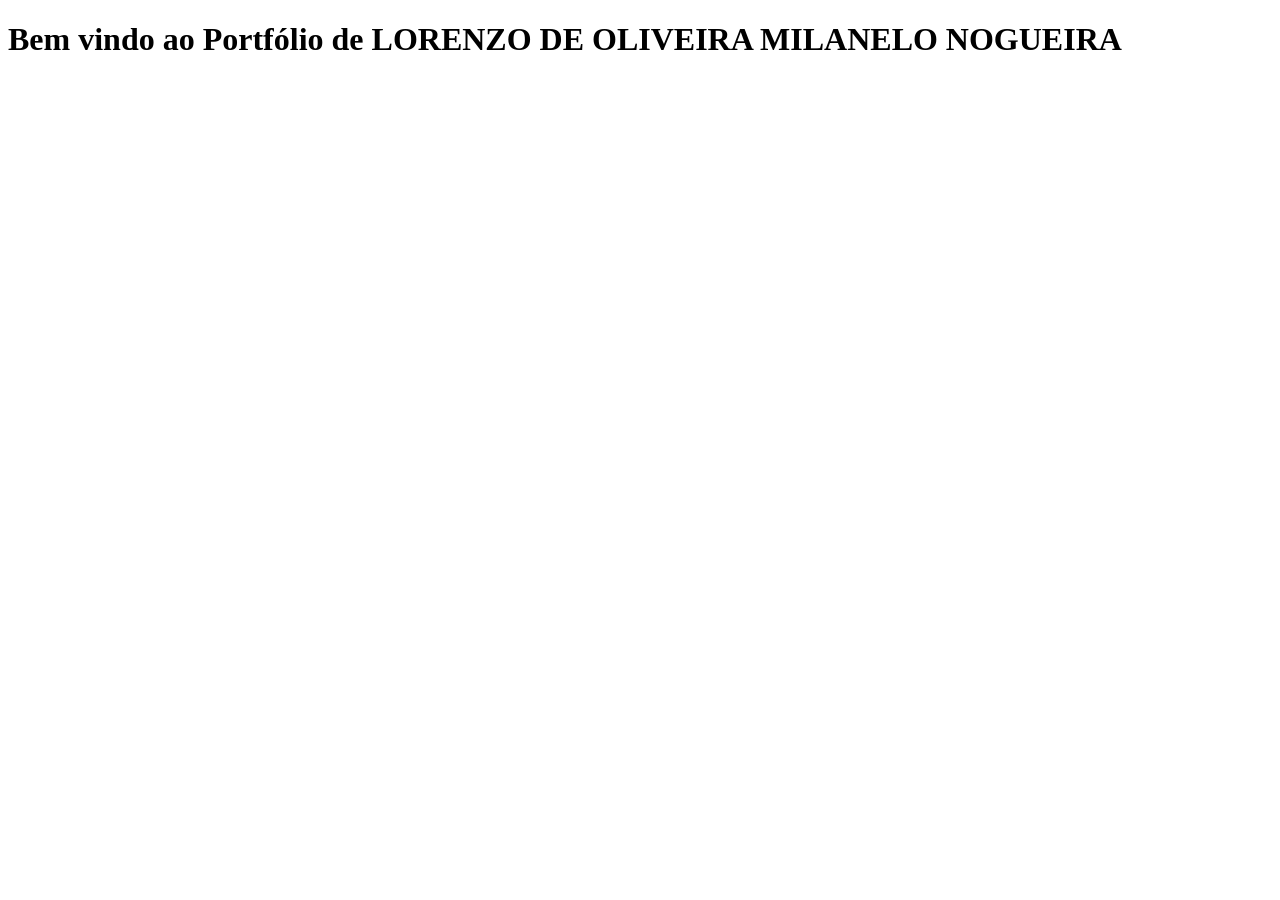
==== docs/index.html @ 9aeab8cd "ajustando conflitos com a fork da fatec" ====
<!DOCTYPE html>
<html lang="pt-br">
<head>
    <meta charset="UTF-8">
    <title>Portfólio - LORENZO DE OLIVEIRA MILANELO NOGUEIRA</title>
</head>
<body>
    <h1>Bem vindo ao Portfólio de LORENZO DE OLIVEIRA MILANELO NOGUEIRA</h1>
</body>
</html>
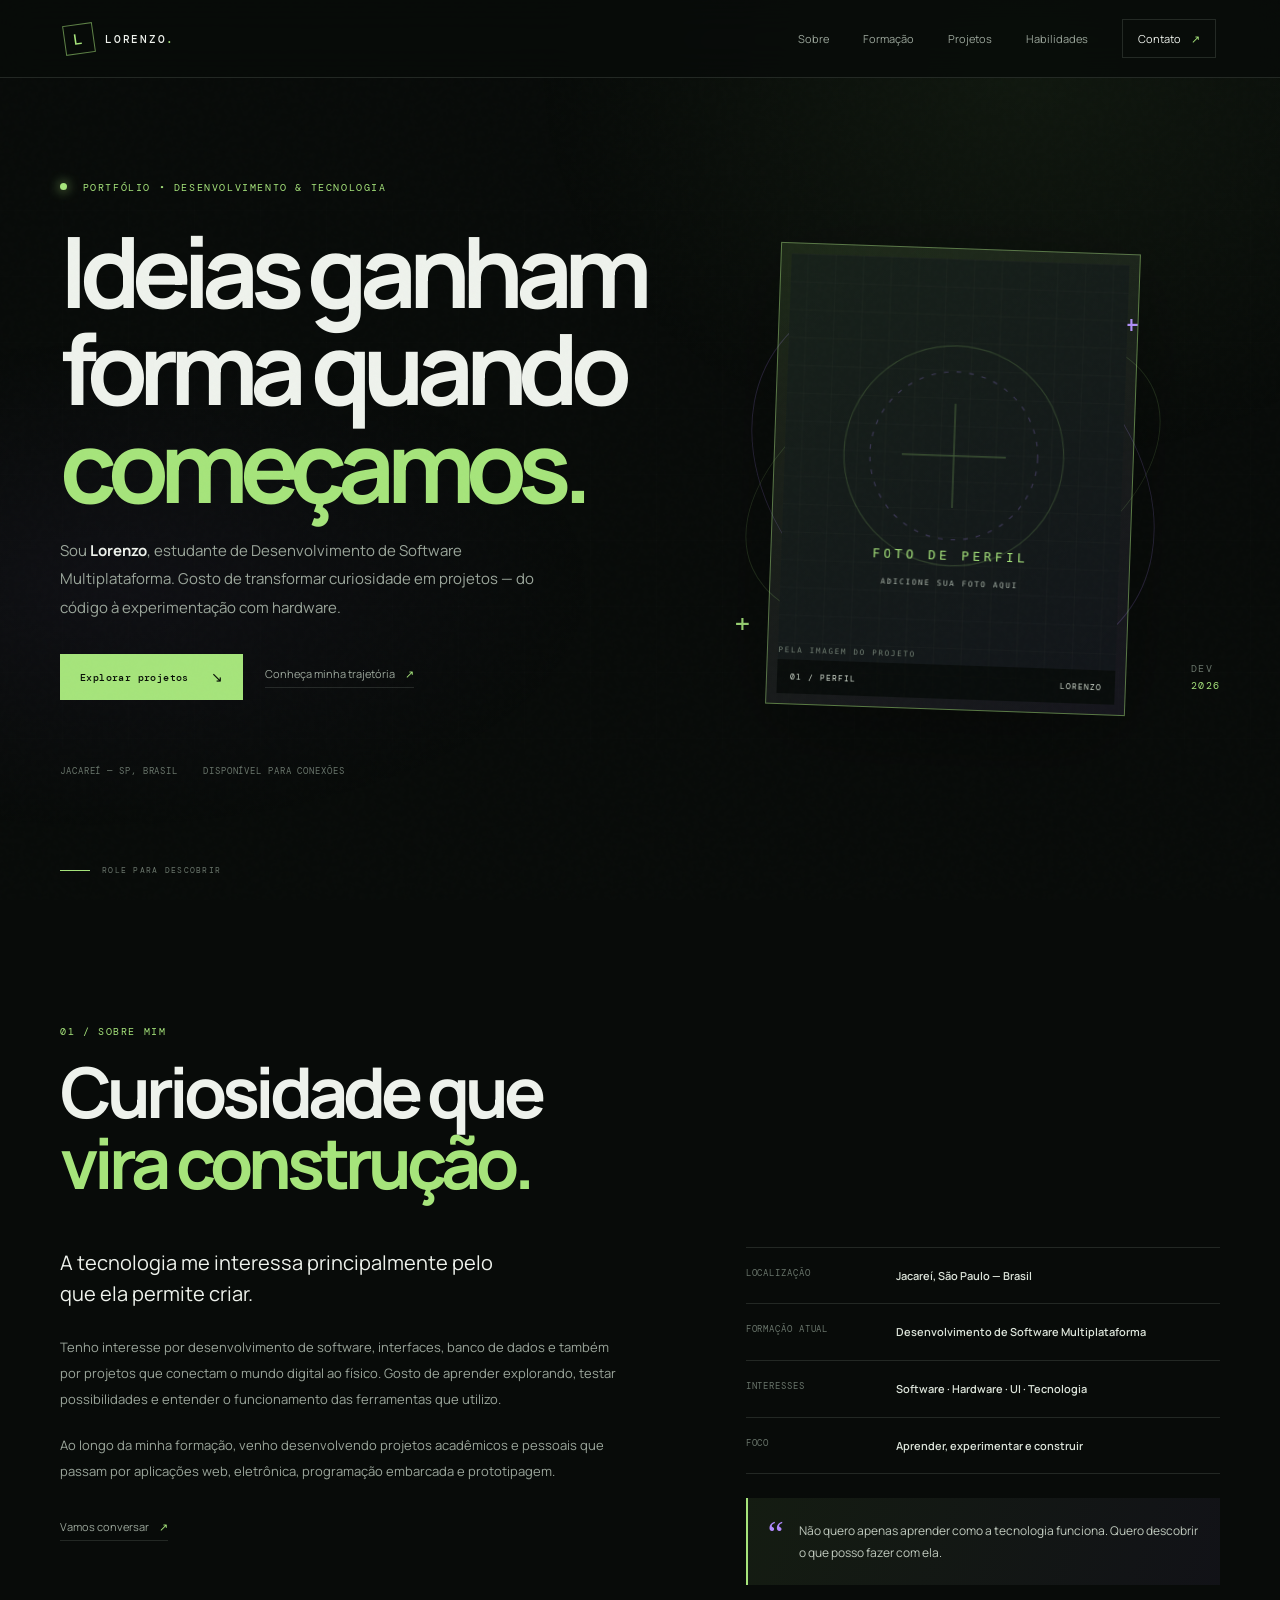
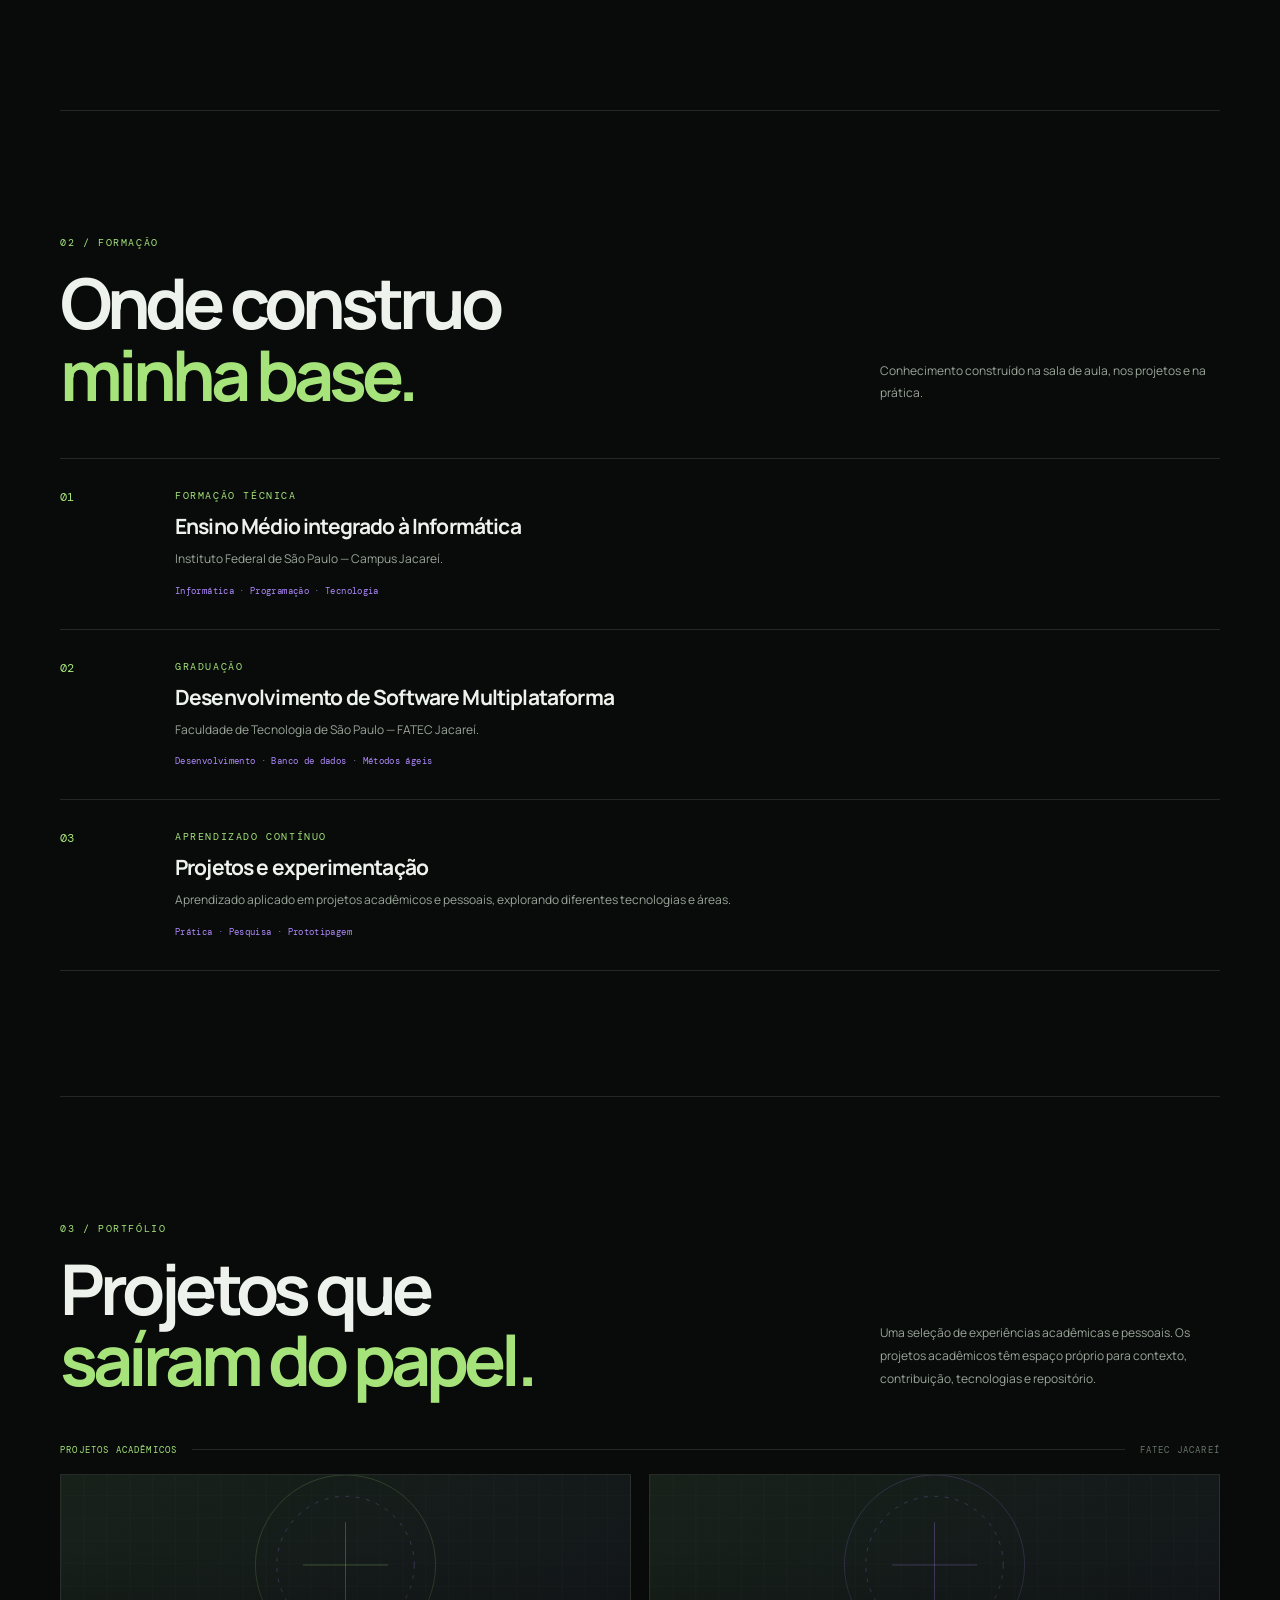
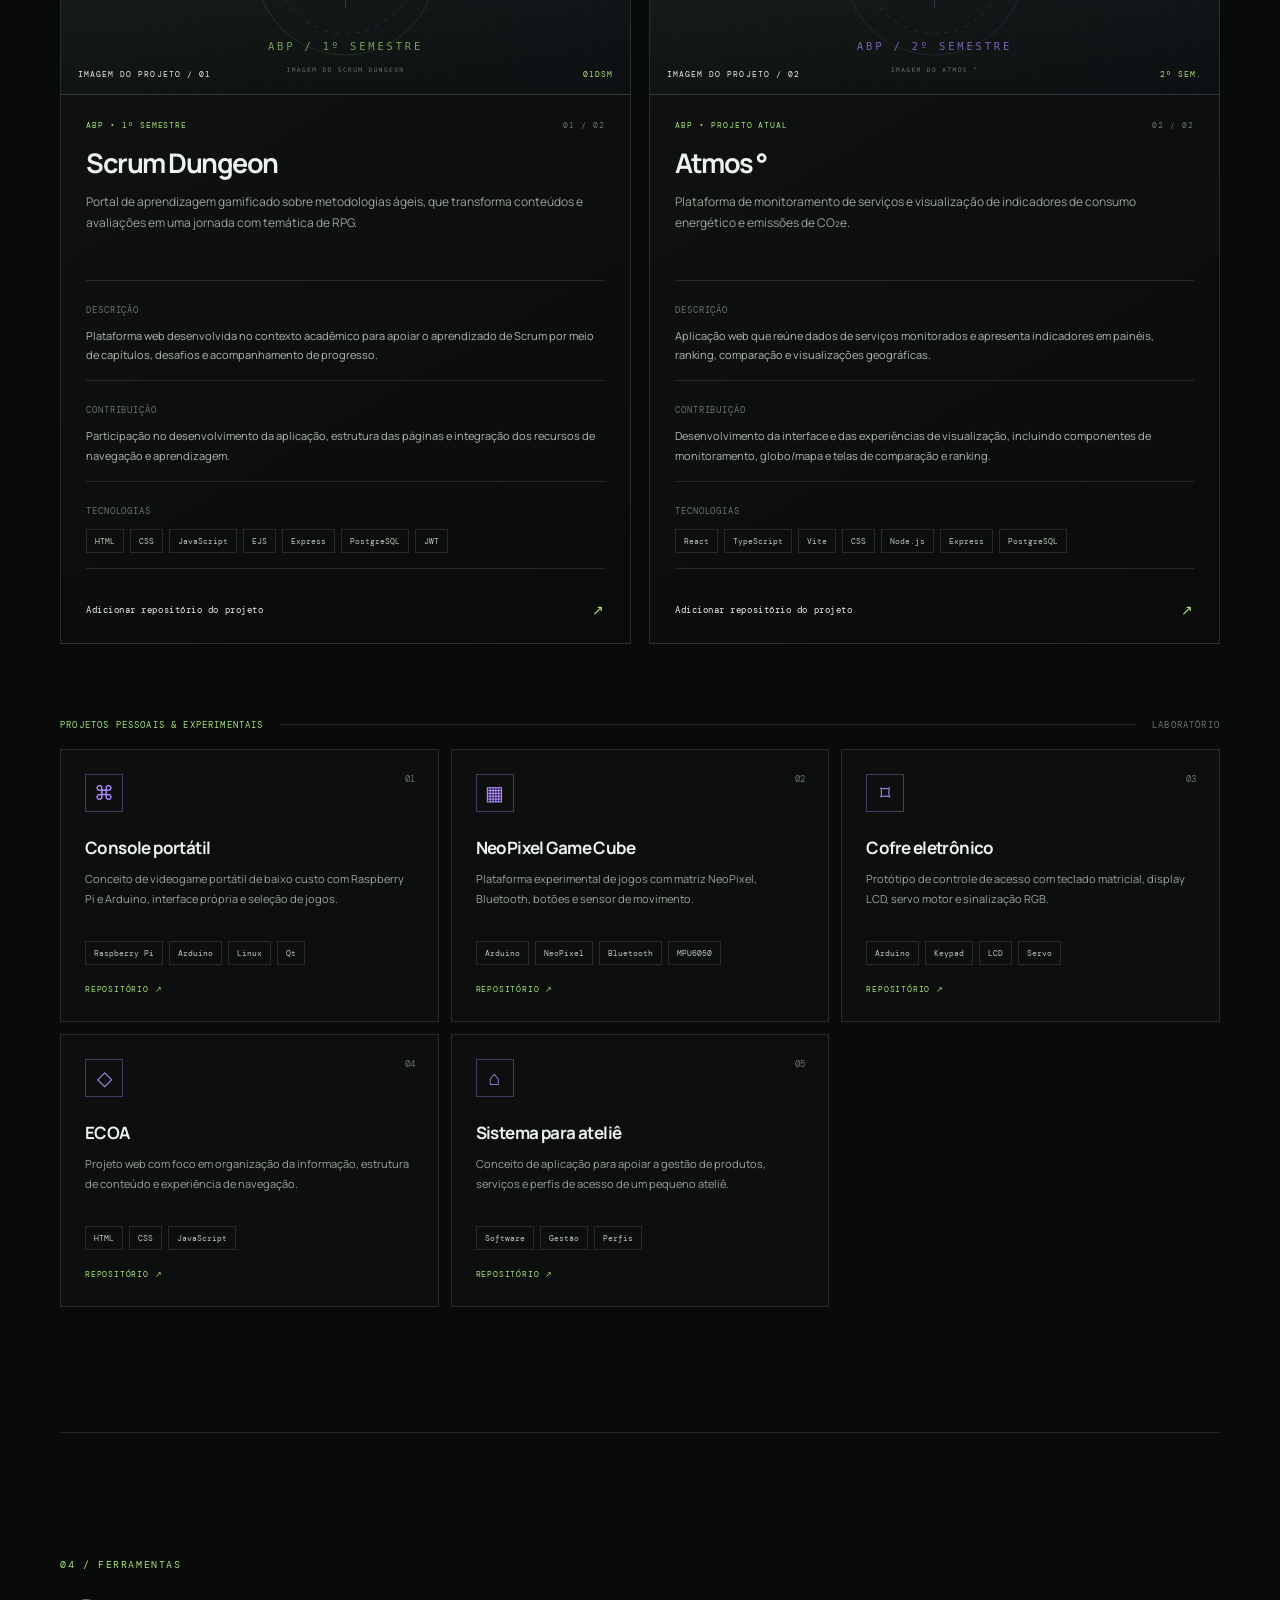
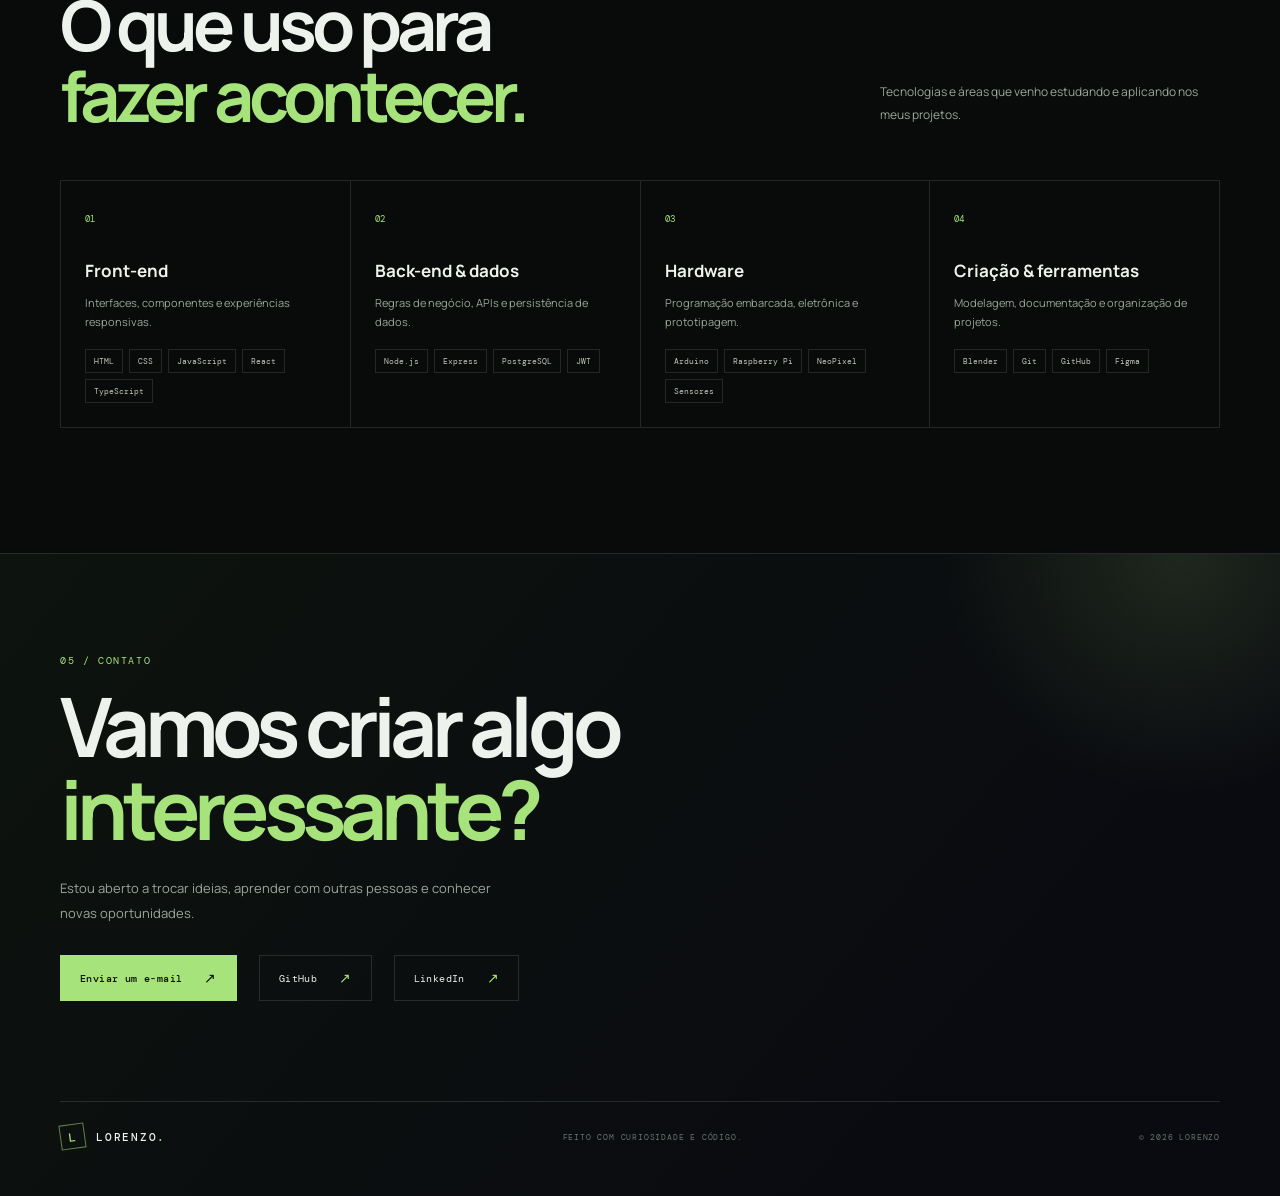
==== commit f9c4c628: "refatora refatoração da pagina, mudança em layout, ideias e muito mais" ====
--- a/docs/index.html
+++ b/docs/index.html
@@ -1,11 +1,187 @@
-
-<!DOCTYPE html>
-<html lang="pt-br">
+<!doctype html>
+<html lang="pt-BR">
 <head>
-    <meta charset="UTF-8">
-    <title>Portfólio - LORENZO DE OLIVEIRA MILANELO NOGUEIRA</title>
+  <meta charset="utf-8">
+  <meta name="viewport" content="width=device-width, initial-scale=1">
+  <meta name="theme-color" content="#080b09">
+  <meta name="description" content="Portfólio de Lorenzo — estudante de Desenvolvimento de Software Multiplataforma, desenvolvedor e criador de projetos de software e hardware.">
+  <meta property="og:title" content="Lorenzo — Desenvolvedor">
+  <meta property="og:description" content="Projetos, experiências e caminhos entre software e hardware.">
+  <meta property="og:type" content="website">
+  <title>Lorenzo — Desenvolvedor</title>
+  <link rel="preconnect" href="https://fonts.googleapis.com">
+  <link rel="preconnect" href="https://fonts.gstatic.com" crossorigin>
+  <link href="https://fonts.googleapis.com/css2?family=DM+Mono:wght@400;500&family=Manrope:wght@400;500;600;700;800&display=swap" rel="stylesheet">
+  <link rel="stylesheet" href="css/style.css">
+  <script src="js/script.js" defer></script>
 </head>
 <body>
-    <h1>Bem vindo ao Portfólio de LORENZO DE OLIVEIRA MILANELO NOGUEIRA</h1>
+  <div class="noise" aria-hidden="true"></div>
+  <header class="site-header">
+    <a class="brand" href="#inicio" aria-label="Lorenzo, início">
+      <span class="brand-mark">L</span><span>LORENZO<span class="brand-dot">.</span></span>
+    </a>
+    <button class="menu-toggle" type="button" aria-expanded="false" aria-controls="main-nav" aria-label="Abrir menu">
+      <span></span><span></span>
+    </button>
+    <nav class="main-nav" id="main-nav" aria-label="Navegação principal">
+      <a href="#sobre">Sobre</a><a href="#formacao">Formação</a><a href="#projetos">Projetos</a><a href="#habilidades">Habilidades</a><a class="nav-contact" href="#contato">Contato <span>↗</span></a>
+    </nav>
+  </header>
+
+  <main>
+    <section class="hero section-shell" id="inicio">
+      <div class="hero-grid" aria-hidden="true"></div>
+      <div class="hero-content">
+        <p class="eyebrow"><span class="status-dot"></span> PORTFÓLIO • DESENVOLVIMENTO & TECNOLOGIA</p>
+        <h1>Ideias ganham<br>forma quando<br><em>começamos.</em></h1>
+        <p class="hero-lead">Sou <strong>Lorenzo</strong>, estudante de Desenvolvimento de Software Multiplataforma. Gosto de transformar curiosidade em projetos — do código à experimentação com hardware.</p>
+        <div class="hero-actions">
+          <a class="button button-primary" href="#projetos">Explorar projetos <span>↘</span></a>
+          <a class="text-link" href="#sobre">Conheça minha trajetória <span>↗</span></a>
+        </div>
+        <div class="hero-meta"><span>JACAREÍ — SP, BRASIL</span><span>DISPONÍVEL PARA CONEXÕES</span></div>
+      </div>
+      <div class="hero-visual">
+        <div class="portrait-frame">
+          <!-- FOTO DE PERFIL: substitua perfil-placeholder.svg pelo caminho da sua foto -->
+          <img src="assets/images/foto-perfil-placeholder.svg" alt="Espaço reservado para foto de Lorenzo" class="portrait-image">
+          <div class="portrait-caption"><span>01 / PERFIL</span><span>LORENZO</span></div>
+        </div>
+        <div class="orbit orbit-one"></div><div class="orbit orbit-two"></div>
+        <div class="visual-index">DEV<br><b>2026</b></div>
+        <span class="visual-cross cross-a">+</span><span class="visual-cross cross-b">+</span>
+      </div>
+      <a class="scroll-cue" href="#sobre"><span></span> ROLE PARA DESCOBRIR</a>
+    </section>
+
+    <section class="section section-about" id="sobre">
+      <div class="section-heading">
+        <p class="eyebrow">01 / SOBRE MIM</p>
+        <h2>Curiosidade que<br><em>vira construção.</em></h2>
+      </div>
+      <div class="about-layout">
+        <div class="about-copy">
+          <p class="lead-copy">A tecnologia me interessa principalmente pelo que ela permite criar.</p>
+          <p>Tenho interesse por desenvolvimento de software, interfaces, banco de dados e também por projetos que conectam o mundo digital ao físico. Gosto de aprender explorando, testar possibilidades e entender o funcionamento das ferramentas que utilizo.</p>
+          <p>Ao longo da minha formação, venho desenvolvendo projetos acadêmicos e pessoais que passam por aplicações web, eletrônica, programação embarcada e prototipagem.</p>
+          <a class="inline-link" href="#contato">Vamos conversar <span>↗</span></a>
+        </div>
+        <aside class="about-details">
+          <div class="detail-row"><span>LOCALIZAÇÃO</span><strong>Jacareí, São Paulo — Brasil</strong></div>
+          <div class="detail-row"><span>FORMAÇÃO ATUAL</span><strong>Desenvolvimento de Software Multiplataforma</strong></div>
+          <div class="detail-row"><span>INTERESSES</span><strong>Software · Hardware · UI · Tecnologia</strong></div>
+          <div class="detail-row"><span>FOCO</span><strong>Aprender, experimentar e construir</strong></div>
+          <div class="about-note"><span>“</span><p>Não quero apenas aprender como a tecnologia funciona. Quero descobrir o que posso fazer com ela.</p></div>
+        </aside>
+      </div>
+    </section>
+
+    <section class="section section-formation" id="formacao">
+      <div class="section-heading section-heading-row">
+        <div><p class="eyebrow">02 / FORMAÇÃO</p><h2>Onde construo<br><em>minha base.</em></h2></div>
+        <p class="section-intro">Conhecimento construído na sala de aula, nos projetos e na prática.</p>
+      </div>
+      <div class="timeline">
+        <article class="timeline-item">
+          <span class="timeline-number">01</span><div><p class="micro-label">FORMAÇÃO TÉCNICA</p><h3>Ensino Médio integrado à Informática</h3><p>Instituto Federal de São Paulo — Campus Jacareí.</p><span class="timeline-tag">Informática · Programação · Tecnologia</span></div>
+        </article>
+        <article class="timeline-item">
+          <span class="timeline-number">02</span><div><p class="micro-label">GRADUAÇÃO</p><h3>Desenvolvimento de Software Multiplataforma</h3><p>Faculdade de Tecnologia de São Paulo — FATEC Jacareí.</p><span class="timeline-tag">Desenvolvimento · Banco de dados · Métodos ágeis</span></div>
+        </article>
+        <article class="timeline-item">
+          <span class="timeline-number">03</span><div><p class="micro-label">APRENDIZADO CONTÍNUO</p><h3>Projetos e experimentação</h3><p>Aprendizado aplicado em projetos acadêmicos e pessoais, explorando diferentes tecnologias e áreas.</p><span class="timeline-tag">Prática · Pesquisa · Prototipagem</span></div>
+        </article>
+      </div>
+    </section>
+
+    <section class="section section-projects" id="projetos">
+      <div class="section-heading section-heading-row">
+        <div><p class="eyebrow">03 / PORTFÓLIO</p><h2>Projetos que<br><em>saíram do papel.</em></h2></div>
+        <p class="section-intro">Uma seleção de experiências acadêmicas e pessoais. Os projetos acadêmicos têm espaço próprio para contexto, contribuição, tecnologias e repositório.</p>
+      </div>
+
+      <div class="project-group-label"><span>PROJETOS ACADÊMICOS</span><i></i><span>FATEC JACAREÍ</span></div>
+      <div class="academic-grid">
+        <article class="academic-card">
+          <div class="project-image image-1">
+            <!-- IMAGEM DO PROJETO 1DSM: coloque o arquivo em assets/images e atualize o src -->
+            <img src="assets/images/projeto-1dsm-placeholder.svg" alt="Espaço reservado para imagem do projeto acadêmico 1DSM">
+            <span class="image-label">IMAGEM DO PROJETO / 01</span>
+            <span class="project-year">01DSM</span>
+          </div>
+          <div class="academic-content">
+            <div class="card-topline"><span>ABP • 1º SEMESTRE</span><span>01 / 02</span></div>
+            <h3>Scrum Dungeon</h3>
+            <p class="project-summary">Portal de aprendizagem gamificado sobre metodologias ágeis, que transforma conteúdos e avaliações em uma jornada com temática de RPG.</p>
+            <div class="project-info">
+              <div><span>DESCRIÇÃO</span><p>Plataforma web desenvolvida no contexto acadêmico para apoiar o aprendizado de Scrum por meio de capítulos, desafios e acompanhamento de progresso.</p></div>
+              <div><span>CONTRIBUIÇÃO</span><p>Participação no desenvolvimento da aplicação, estrutura das páginas e integração dos recursos de navegação e aprendizagem.</p></div>
+              <div><span>TECNOLOGIAS</span><div class="tag-list"><i>HTML</i><i>CSS</i><i>JavaScript</i><i>EJS</i><i>Express</i><i>PostgreSQL</i><i>JWT</i></div></div>
+            </div>
+            <a class="project-link" href="https://github.com/SEU_USUARIO/SCRUM-DUNGEON" target="_blank" rel="noopener noreferrer">Adicionar repositório do projeto <span>↗</span></a>
+          </div>
+        </article>
+
+        <article class="academic-card academic-card-current">
+          <div class="project-image image-2">
+            <!-- IMAGEM DO PROJETO 2DSM: coloque o arquivo em assets/images e atualize o src -->
+            <img src="assets/images/projeto-2dsm-placeholder.svg" alt="Espaço reservado para imagem do projeto acadêmico do segundo semestre">
+            <span class="image-label">IMAGEM DO PROJETO / 02</span>
+            <span class="project-year">2º SEM.</span>
+          </div>
+          <div class="academic-content">
+            <div class="card-topline"><span>ABP • PROJETO ATUAL</span><span>02 / 02</span></div>
+            <h3>Atmos °</h3>
+            <p class="project-summary">Plataforma de monitoramento de serviços e visualização de indicadores de consumo energético e emissões de CO₂e.</p>
+            <div class="project-info">
+              <div><span>DESCRIÇÃO</span><p>Aplicação web que reúne dados de serviços monitorados e apresenta indicadores em painéis, ranking, comparação e visualizações geográficas.</p></div>
+              <div><span>CONTRIBUIÇÃO</span><p>Desenvolvimento da interface e das experiências de visualização, incluindo componentes de monitoramento, globo/mapa e telas de comparação e ranking.</p></div>
+              <div><span>TECNOLOGIAS</span><div class="tag-list"><i>React</i><i>TypeScript</i><i>Vite</i><i>CSS</i><i>Node.js</i><i>Express</i><i>PostgreSQL</i></div></div>
+            </div>
+            <a class="project-link" href="https://github.com/SEU_USUARIO/ATMOS" target="_blank" rel="noopener noreferrer">Adicionar repositório do projeto <span>↗</span></a>
+          </div>
+        </article>
+      </div>
+
+      <div class="project-group-label personal-label"><span>PROJETOS PESSOAIS & EXPERIMENTAIS</span><i></i><span>LABORATÓRIO</span></div>
+      <div class="personal-grid">
+        <article class="personal-card"><span class="personal-number">01</span><div class="personal-symbol">⌘</div><h3>Console portátil</h3><p>Conceito de videogame portátil de baixo custo com Raspberry Pi e Arduino, interface própria e seleção de jogos.</p><div class="tag-list"><i>Raspberry Pi</i><i>Arduino</i><i>Linux</i><i>Qt</i></div><a href="https://github.com/SEU_USUARIO/CONSOLE-PORTATIL" target="_blank" rel="noopener noreferrer" aria-label="Adicionar repositório do Console portátil">REPOSITÓRIO ↗</a></article>
+        <article class="personal-card"><span class="personal-number">02</span><div class="personal-symbol">▦</div><h3>NeoPixel Game Cube</h3><p>Plataforma experimental de jogos com matriz NeoPixel, Bluetooth, botões e sensor de movimento.</p><div class="tag-list"><i>Arduino</i><i>NeoPixel</i><i>Bluetooth</i><i>MPU6050</i></div><a href="https://github.com/SEU_USUARIO/NEOPIXEL-GAME-CUBE" target="_blank" rel="noopener noreferrer" aria-label="Adicionar repositório do NeoPixel Game Cube">REPOSITÓRIO ↗</a></article>
+        <article class="personal-card"><span class="personal-number">03</span><div class="personal-symbol">⌑</div><h3>Cofre eletrônico</h3><p>Protótipo de controle de acesso com teclado matricial, display LCD, servo motor e sinalização RGB.</p><div class="tag-list"><i>Arduino</i><i>Keypad</i><i>LCD</i><i>Servo</i></div><a href="https://github.com/SEU_USUARIO/COFRE-ELETRONICO" target="_blank" rel="noopener noreferrer" aria-label="Adicionar repositório do Cofre eletrônico">REPOSITÓRIO ↗</a></article>
+        <article class="personal-card"><span class="personal-number">04</span><div class="personal-symbol">◇</div><h3>ECOA</h3><p>Projeto web com foco em organização da informação, estrutura de conteúdo e experiência de navegação.</p><div class="tag-list"><i>HTML</i><i>CSS</i><i>JavaScript</i></div><a href="https://github.com/SEU_USUARIO/ECOA" target="_blank" rel="noopener noreferrer" aria-label="Adicionar repositório do ECOA">REPOSITÓRIO ↗</a></article>
+        <article class="personal-card"><span class="personal-number">05</span><div class="personal-symbol">⌂</div><h3>Sistema para ateliê</h3><p>Conceito de aplicação para apoiar a gestão de produtos, serviços e perfis de acesso de um pequeno ateliê.</p><div class="tag-list"><i>Software</i><i>Gestão</i><i>Perfis</i></div><a href="https://github.com/SEU_USUARIO/SISTEMA-ATELIE" target="_blank" rel="noopener noreferrer" aria-label="Adicionar repositório do Sistema para ateliê">REPOSITÓRIO ↗</a></article>
+      </div>
+    </section>
+
+    <section class="section section-skills" id="habilidades">
+      <div class="section-heading section-heading-row">
+        <div><p class="eyebrow">04 / FERRAMENTAS</p><h2>O que uso para<br><em>fazer acontecer.</em></h2></div>
+        <p class="section-intro">Tecnologias e áreas que venho estudando e aplicando nos meus projetos.</p>
+      </div>
+      <div class="skills-grid">
+        <article><span>01</span><h3>Front-end</h3><p>Interfaces, componentes e experiências responsivas.</p><div class="tag-list"><i>HTML</i><i>CSS</i><i>JavaScript</i><i>React</i><i>TypeScript</i></div></article>
+        <article><span>02</span><h3>Back-end & dados</h3><p>Regras de negócio, APIs e persistência de dados.</p><div class="tag-list"><i>Node.js</i><i>Express</i><i>PostgreSQL</i><i>JWT</i></div></article>
+        <article><span>03</span><h3>Hardware</h3><p>Programação embarcada, eletrônica e prototipagem.</p><div class="tag-list"><i>Arduino</i><i>Raspberry Pi</i><i>NeoPixel</i><i>Sensores</i></div></article>
+        <article><span>04</span><h3>Criação & ferramentas</h3><p>Modelagem, documentação e organização de projetos.</p><div class="tag-list"><i>Blender</i><i>Git</i><i>GitHub</i><i>Figma</i></div></article>
+      </div>
+    </section>
+
+    <section class="contact-section" id="contato">
+      <div class="contact-glow"></div>
+      <div class="contact-inner">
+        <p class="eyebrow">05 / CONTATO</p>
+        <h2>Vamos criar algo<br><em>interessante?</em></h2>
+        <p>Estou aberto a trocar ideias, aprender com outras pessoas e conhecer novas oportunidades.</p>
+        <div class="contact-actions">
+          <!-- SUBSTITUA os links abaixo pelos seus perfis reais -->
+          <a class="button button-primary" href="mailto:SEU_EMAIL_AQUI">Enviar um e-mail <span>↗</span></a>
+          <a class="button button-outline" href="https://github.com/SEU_USUARIO" target="_blank" rel="noopener noreferrer">GitHub <span>↗</span></a>
+          <a class="button button-outline" href="https://www.linkedin.com/in/SEU_USUARIO/" target="_blank" rel="noopener noreferrer">LinkedIn <span>↗</span></a>
+        </div>
+      </div>
+      <footer class="site-footer"><a class="brand" href="#inicio"><span class="brand-mark">L</span><span>LORENZO<span class="brand-dot">.</span></span></a><span>FEITO COM CURIOSIDADE E CÓDIGO.</span><span>© <span id="current-year">2026</span> LORENZO</span></footer>
+    </section>
+  </main>
 </body>
 </html>
--- a/docs/css/style.css
+++ b/docs/css/style.css
@@ -0,0 +1,183 @@
+/* =========================================================
+   LORENZO — PORTFÓLIO
+   Visual: grafite, verde e detalhes violetas
+========================================================= */
+:root {
+  color-scheme: dark;
+  --bg: #080b09;
+  --surface: #101511;
+  --surface-2: #151c16;
+  --text: #eef2ec;
+  --muted: #9ba69b;
+  --subtle: #69756b;
+  --line: rgba(222, 238, 222, .13);
+  --green: #a6e47b;
+  --green-strong: #83c95b;
+  --purple: #b18aff;
+  --mono: "DM Mono", monospace;
+  --sans: "Manrope", sans-serif;
+  --content: 1160px;
+  --ease: cubic-bezier(.2,.75,.25,1);
+}
+* { box-sizing: border-box; }
+html { scroll-behavior: smooth; scroll-padding-top: 92px; }
+body { margin: 0; background: var(--bg); color: var(--text); font-family: var(--sans); -webkit-font-smoothing: antialiased; }
+body::before { content:""; position:fixed; inset:0; pointer-events:none; z-index:-1; background:radial-gradient(ellipse at 80% 8%,rgba(119,177,91,.08),transparent 34%),radial-gradient(ellipse at 8% 65%,rgba(145,103,211,.06),transparent 30%); }
+a { color:inherit; text-decoration:none; }
+button { font:inherit; }
+::selection { background:var(--green); color:#071007; }
+.noise { position:fixed; inset:0; z-index:20; pointer-events:none; opacity:.025; background-image:url("data:image/svg+xml,%3Csvg viewBox='0 0 180 180' xmlns='http://www.w3.org/2000/svg'%3E%3Cfilter id='n'%3E%3CfeTurbulence type='fractalNoise' baseFrequency='.9' numOctaves='3' stitchTiles='stitch'/%3E%3C/filter%3E%3Crect width='100%25' height='100%25' filter='url(%23n)' opacity='.6'/%3E%3C/svg%3E"); }
+.site-header { height:78px; position:sticky; top:0; z-index:30; display:flex; align-items:center; justify-content:space-between; padding:0 max(5vw,24px); background:rgba(8,11,9,.82); border-bottom:1px solid var(--line); backdrop-filter:blur(18px); }
+.brand { display:inline-flex; align-items:center; gap:11px; font:500 11px var(--mono); letter-spacing:.16em; }
+.brand-mark { width:30px; height:30px; display:grid; place-items:center; border:1px solid rgba(166,228,123,.55); color:var(--green); font:500 15px var(--mono); transform:rotate(-8deg); }
+.brand-dot { color:var(--green); }
+.main-nav { display:flex; align-items:center; gap:34px; }
+.main-nav a { color:var(--muted); font-size:11px; transition:color .25s; }
+.main-nav a:hover,.main-nav a:focus-visible { color:var(--green); }
+.main-nav .nav-contact { color:var(--text); border:1px solid var(--line); padding:11px 15px; }
+.nav-contact span { color:var(--green); margin-left:8px; }
+.menu-toggle { display:none; }
+.section-shell,.section,.contact-inner,.site-footer { width:min(var(--content), calc(100% - 64px)); margin-inline:auto; }
+.hero { min-height:calc(100svh - 78px); position:relative; display:grid; grid-template-columns:1.08fr .92fr; align-items:center; padding-top:70px; padding-bottom:90px; }
+.hero-grid { position:absolute; inset:0 -5vw; pointer-events:none; opacity:.28; background-image:linear-gradient(rgba(255,255,255,.035) 1px,transparent 1px),linear-gradient(90deg,rgba(255,255,255,.035) 1px,transparent 1px); background-size:66px 66px; mask-image:linear-gradient(to bottom,transparent,black 18%,black 78%,transparent); }
+.hero-content { position:relative; z-index:2; padding:30px 0; }
+.eyebrow,.micro-label { margin:0; color:var(--green); font:10px var(--mono); letter-spacing:.16em; text-transform:uppercase; }
+.status-dot { display:inline-block; width:7px; height:7px; margin:0 8px 1px 0; border-radius:50%; background:var(--green); box-shadow:0 0 12px var(--green); }
+.hero h1 { margin:28px 0 22px; font-size:clamp(58px,7.7vw,104px); line-height:.99; letter-spacing:-.085em; font-weight:700; }
+h1 em,h2 em { color:var(--green); font-style:normal; }
+.hero-lead { max-width:510px; color:var(--muted); font-size:15px; line-height:1.9; }
+.hero-lead strong { color:var(--text); font-weight:700; }
+.hero-actions,.contact-actions { display:flex; align-items:center; flex-wrap:wrap; gap:22px; margin-top:32px; }
+.button { min-height:46px; display:inline-flex; align-items:center; justify-content:center; gap:22px; padding:0 19px; border:1px solid var(--line); font:10px var(--mono); letter-spacing:.04em; transition:transform .25s var(--ease),border-color .25s,background .25s; }
+.button:hover { transform:translateY(-3px); border-color:var(--green); }
+.button span { color:var(--green); font-size:14px; }
+.button-primary { color:#081007; background:var(--green); border-color:var(--green); font-weight:500; }
+.button-primary span { color:#081007; }
+.button-primary:hover { background:#b9f397; }
+.button-outline { color:var(--text); }
+.text-link,.inline-link { color:var(--muted); font-size:11px; border-bottom:1px solid var(--line); padding-bottom:6px; transition:color .2s,border-color .2s; }
+.text-link span,.inline-link span { color:var(--green); margin-left:8px; }
+.text-link:hover,.inline-link:hover { color:var(--green); border-color:var(--green); }
+.hero-meta { display:flex; flex-wrap:wrap; gap:25px; margin-top:65px; color:var(--subtle); font:9px var(--mono); letter-spacing:.1em; }
+.hero-visual { position:relative; min-height:510px; display:grid; place-items:center; }
+.portrait-frame { position:relative; z-index:2; width:min(360px,72%); aspect-ratio: .78; padding:10px; border:1px solid rgba(166,228,123,.45); background:linear-gradient(145deg,rgba(166,228,123,.12),rgba(177,138,255,.08)); box-shadow:0 25px 90px rgba(0,0,0,.35); transform:rotate(2deg); }
+.portrait-image { width:100%; height:100%; display:block; object-fit:cover; background:#151c16; }
+.portrait-caption { position:absolute; left:10px; right:10px; bottom:10px; display:flex; justify-content:space-between; padding:12px 13px; background:rgba(8,11,9,.82); color:#d5dfd2; font:8px var(--mono); letter-spacing:.12em; }
+.orbit { position:absolute; width:440px; max-width:95%; aspect-ratio:1; border:1px solid rgba(166,228,123,.16); border-radius:50%; }
+.orbit-one { transform:rotate(-24deg) scaleY(.58); }
+.orbit-two { transform:rotate(38deg) scaleY(.76); border-color:rgba(177,138,255,.2); }
+.visual-index { position:absolute; right:0; bottom:40px; color:var(--subtle); font:10px/1.7 var(--mono); letter-spacing:.12em; }
+.visual-index b { color:var(--green); font-weight:400; }
+.visual-cross { position:absolute; color:var(--purple); font:28px var(--mono); }
+.cross-a { top:16%; right:15%; }.cross-b { bottom:18%; left:9%; color:var(--green); }
+.scroll-cue { position:absolute; bottom:25px; left:0; display:flex; align-items:center; gap:12px; color:var(--subtle); font:8px var(--mono); letter-spacing:.16em; }
+.scroll-cue span { display:block; width:30px; height:1px; background:var(--green); }
+.section { padding-top:125px; padding-bottom:125px; }
+.section-heading { margin-bottom:48px; }
+.section-heading h2,.contact-inner h2 { margin:18px 0 0; font-size:clamp(42px,5.6vw,70px); line-height:1.02; letter-spacing:-.07em; }
+.about-layout { display:grid; grid-template-columns:1fr .85fr; gap:11%; }
+.about-copy { max-width:590px; }
+.about-copy p { color:var(--muted); font-size:13px; line-height:2; margin:0 0 20px; }
+.about-copy .lead-copy { color:var(--text); font-size:20px; line-height:1.55; max-width:460px; margin-bottom:25px; }
+.inline-link { display:inline-block; margin-top:15px; }
+.about-details { border-top:1px solid var(--line); }
+.detail-row { display:grid; grid-template-columns:130px 1fr; gap:20px; padding:19px 0; border-bottom:1px solid var(--line); }
+.detail-row span,.project-info>div>span { color:var(--subtle); font:9px var(--mono); letter-spacing:.1em; }
+.detail-row strong { color:#dce4da; font-size:11px; font-weight:600; line-height:1.6; }
+.about-note { display:flex; gap:15px; padding:22px 20px; margin-top:24px; background:linear-gradient(110deg,rgba(166,228,123,.08),rgba(177,138,255,.06)); border-left:2px solid var(--green); }
+.about-note>span { color:var(--purple); font:36px Georgia; line-height:.8; }
+.about-note p { margin:0; color:#c1cbbf; font-size:12px; line-height:1.8; }
+.section-heading-row { display:flex; align-items:end; justify-content:space-between; gap:40px; }
+.section-intro { max-width:340px; color:var(--muted); font-size:12px; line-height:1.9; margin:0 0 5px; }
+.section-formation { border-top:1px solid var(--line); }
+.timeline { border-top:1px solid var(--line); }
+.timeline-item { display:grid; grid-template-columns:90px 1fr; gap:25px; padding:30px 0; border-bottom:1px solid var(--line); }
+.timeline-number { color:var(--green); font:12px var(--mono); }
+.timeline-item h3 { margin:10px 0 8px; font-size:21px; letter-spacing:-.04em; }
+.timeline-item p:not(.micro-label) { margin:0; color:var(--muted); font-size:12px; line-height:1.8; }
+.timeline-tag { display:inline-block; margin-top:15px; color:var(--purple); font:9px var(--mono); letter-spacing:.04em; }
+.section-projects { border-top:1px solid var(--line); }
+.project-group-label { display:flex; align-items:center; gap:15px; margin:0 0 18px; color:var(--green); font:9px var(--mono); letter-spacing:.13em; }
+.project-group-label i { flex:1; height:1px; background:var(--line); }
+.project-group-label span:last-child { color:var(--subtle); }
+.academic-grid { display:grid; grid-template-columns:1fr 1fr; gap:18px; align-items:start; }
+.academic-card { min-width:0; border:1px solid var(--line); background:linear-gradient(150deg,rgba(255,255,255,.035),rgba(255,255,255,.008)); transition:border-color .3s,transform .3s; }
+.academic-card:hover { border-color:rgba(166,228,123,.45); transform:translateY(-4px); }
+.project-image { position:relative; height:220px; overflow:hidden; background:#141c15; border-bottom:1px solid var(--line); }
+.project-image::after { content:""; position:absolute; inset:0; background:linear-gradient(0deg,rgba(8,11,9,.48),transparent 65%); pointer-events:none; }
+.project-image img { width:100%; height:100%; object-fit:cover; display:block; }
+.image-label,.project-year { position:absolute; z-index:1; bottom:15px; color:#e6eee2; font:8px var(--mono); letter-spacing:.13em; }
+.image-label { left:17px; }.project-year { right:17px; color:var(--green); }
+.image-1 { background:#1b241a; }.image-2 { background:#171b22; }
+.academic-content { padding:25px 25px 22px; }
+.card-topline { display:flex; justify-content:space-between; gap:10px; color:var(--green); font:8px var(--mono); letter-spacing:.12em; }
+.card-topline span:last-child { color:var(--subtle); }
+.academic-content h3 { margin:14px 0 10px; font-size:27px; letter-spacing:-.055em; }
+.project-summary { min-height:65px; margin:0 0 24px; color:var(--muted); font-size:12px; line-height:1.8; }
+.project-info { border-top:1px solid var(--line); }
+.project-info>div { padding:15px 0; border-bottom:1px solid var(--line); }
+.project-info p { margin:8px 0 0; color:#b0bbb0; font-size:11px; line-height:1.8; }
+.tag-list { display:flex; flex-wrap:wrap; gap:6px; margin-top:10px; }
+.tag-list i { padding:6px 8px; border:1px solid var(--line); color:#bdc8ba; font:8px var(--mono); font-style:normal; }
+.project-link { display:flex; align-items:center; justify-content:space-between; gap:15px; margin-top:20px; padding:12px 0 2px; color:var(--text); font:9px var(--mono); letter-spacing:.06em; }
+.project-link span { color:var(--green); font-size:14px; }
+.project-link:hover { color:var(--green); }
+.personal-label { margin-top:75px; }
+.personal-grid { display:grid; grid-template-columns:repeat(3,1fr); gap:12px; }
+.personal-card { position:relative; min-height:270px; padding:24px; border:1px solid var(--line); background:rgba(255,255,255,.018); transition:background .25s,border-color .25s,transform .25s; }
+.personal-card:hover { background:rgba(166,228,123,.045); border-color:rgba(166,228,123,.38); transform:translateY(-4px); }
+.personal-number { position:absolute; top:23px; right:23px; color:var(--subtle); font:9px var(--mono); }
+.personal-symbol { width:38px; height:38px; display:grid; place-items:center; margin-bottom:24px; border:1px solid rgba(177,138,255,.35); color:var(--purple); font-size:20px; }
+.personal-card h3 { margin:0 0 10px; font-size:17px; letter-spacing:-.035em; }
+.personal-card p { min-height:62px; margin:0; color:var(--muted); font-size:11px; line-height:1.8; }
+.personal-card>a { display:inline-block; margin-top:19px; color:var(--green); font:8px var(--mono); letter-spacing:.1em; }
+.section-skills { border-top:1px solid var(--line); }
+.skills-grid { display:grid; grid-template-columns:repeat(4,1fr); border-top:1px solid var(--line); border-left:1px solid var(--line); }
+.skills-grid article { min-height:245px; padding:24px; border-right:1px solid var(--line); border-bottom:1px solid var(--line); transition:background .25s; }
+.skills-grid article:hover { background:rgba(166,228,123,.04); }
+.skills-grid article>span { color:var(--green); font:9px var(--mono); }
+.skills-grid h3 { margin:32px 0 10px; font-size:17px; }
+.skills-grid p { min-height:45px; color:var(--muted); font-size:11px; line-height:1.8; }
+.contact-section { position:relative; overflow:hidden; padding:100px 0 25px; border-top:1px solid var(--line); background:linear-gradient(130deg,#0d130e,#0a0b10 75%); }
+.contact-glow { position:absolute; width:500px; height:500px; right:-150px; top:-250px; border-radius:50%; background:radial-gradient(circle,rgba(166,228,123,.13),transparent 68%); pointer-events:none; }
+.contact-inner { position:relative; z-index:1; }
+.contact-inner h2 { font-size:clamp(48px,6.5vw,82px); }
+.contact-inner>p:not(.eyebrow) { max-width:470px; color:var(--muted); font-size:13px; line-height:1.9; margin-top:24px; }
+.contact-actions { margin-top:30px; }
+.site-footer { position:relative; z-index:1; display:flex; justify-content:space-between; align-items:center; gap:20px; margin-top:100px; padding:22px 0; border-top:1px solid var(--line); color:var(--subtle); font:8px var(--mono); letter-spacing:.1em; }
+.site-footer .brand { color:var(--text); }
+.site-footer .brand-mark { width:25px; height:25px; font-size:12px; }
+.reveal { opacity:0; transform:translateY(22px); transition:opacity .7s var(--ease),transform .7s var(--ease); }
+.reveal.is-visible { opacity:1; transform:translateY(0); }
+:focus-visible { outline:2px solid var(--green); outline-offset:4px; }
+@media (max-width:900px) {
+  .main-nav { gap:19px; }.hero { grid-template-columns:1fr .8fr; }.hero-visual { min-height:430px; }
+  .about-layout { gap:6%; }.academic-grid { gap:12px; }.academic-content { padding:20px; }.project-image { height:185px; }
+  .personal-grid { grid-template-columns:repeat(2,1fr); }.skills-grid { grid-template-columns:repeat(2,1fr); }
+}
+@media (max-width:680px) {
+  html { scroll-padding-top:74px; }
+  .site-header { height:68px; padding:0 21px; }.menu-toggle { display:flex; width:42px; height:42px; flex-direction:column; justify-content:center; align-items:center; gap:6px; border:1px solid var(--line); background:transparent; cursor:pointer; }
+  .menu-toggle span { width:17px; height:1px; background:var(--text); transition:transform .2s; }
+  .menu-toggle[aria-expanded="true"] span:first-child { transform:translateY(3.5px) rotate(45deg); }.menu-toggle[aria-expanded="true"] span:last-child { transform:translateY(-3.5px) rotate(-45deg); }
+  .main-nav { position:absolute; top:67px; left:0; right:0; display:flex; flex-direction:column; align-items:stretch; gap:0; padding:8px 22px 20px; background:rgba(8,11,9,.97); border-bottom:1px solid var(--line); opacity:0; visibility:hidden; transform:translateY(-8px); transition:.2s; }
+  .main-nav.is-open { opacity:1; visibility:visible; transform:none; }.main-nav a { padding:14px 0; border-bottom:1px solid var(--line); }.main-nav .nav-contact { padding:14px 0; border:0; }
+  .section-shell,.section,.contact-inner,.site-footer { width:calc(100% - 42px); }
+  .hero { min-height:auto; grid-template-columns:1fr; padding-top:78px; padding-bottom:90px; }.hero h1 { font-size:clamp(58px,15vw,88px); }.hero-lead { font-size:13px; }.hero-visual { min-height:390px; margin-top:35px; }.portrait-frame { width:min(280px,68%); }.hero-meta { margin-top:42px; gap:12px; font-size:8px; }.scroll-cue { bottom:28px; }
+  .section { padding-top:86px; padding-bottom:86px; }.section-heading { margin-bottom:32px; }.section-heading h2 { font-size:clamp(40px,11vw,58px); }.section-heading-row { display:block; }.section-intro { margin-top:20px; }
+  .about-layout { grid-template-columns:1fr; gap:38px; }.about-copy .lead-copy { font-size:18px; }.detail-row { grid-template-columns:105px 1fr; gap:12px; }
+  .timeline-item { grid-template-columns:38px 1fr; gap:12px; padding:25px 0; }.timeline-item h3 { font-size:18px; }
+  .academic-grid { grid-template-columns:1fr; gap:18px; }.project-image { height:210px; }.academic-content { padding:21px; }.project-summary { min-height:0; }
+  .personal-label { margin-top:55px; }.personal-grid { grid-template-columns:1fr; }.personal-card { min-height:230px; }.personal-card p { min-height:0; }
+  .skills-grid { grid-template-columns:1fr 1fr; }.skills-grid article { min-height:225px; padding:17px; }.skills-grid h3 { margin-top:25px; font-size:15px; }.skills-grid p { min-height:65px; }
+  .contact-section { padding-top:80px; }.contact-inner h2 { font-size:clamp(47px,12vw,68px); }.contact-actions { align-items:stretch; gap:10px; }.contact-actions .button { flex:1; min-width:calc(50% - 10px); }.contact-actions .button:first-child { flex-basis:100%; }
+  .site-footer { flex-wrap:wrap; margin-top:70px; }.site-footer>span:nth-child(2) { order:3; width:100%; }
+}
+@media (max-width:390px) {
+  .hero-actions { align-items:flex-start; flex-direction:column; gap:17px; }.hero-visual { min-height:330px; }.skills-grid { grid-template-columns:1fr; }.skills-grid article { min-height:0; }.skills-grid p { min-height:0; }
+  .detail-row { grid-template-columns:1fr; gap:7px; }.contact-actions .button { min-width:100%; }
+}
+@media (prefers-reduced-motion:reduce) {
+  *,*::before,*::after { scroll-behavior:auto !important; animation-duration:.01ms !important; animation-iteration-count:1 !important; transition-duration:.01ms !important; }
+  .reveal { opacity:1; transform:none; }
+}
